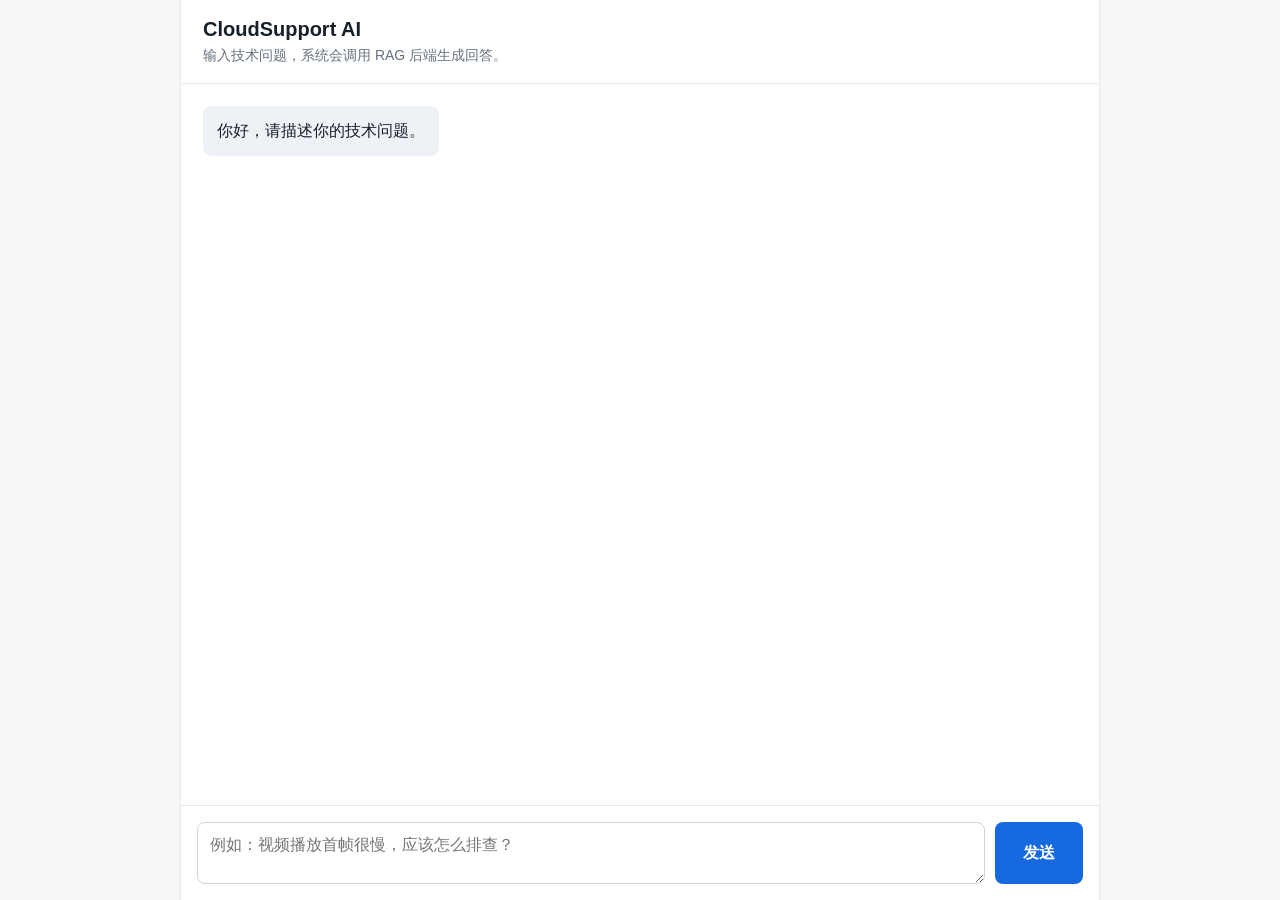
==== index.html @ 2708983f "init: cloudsupport ai project" ====
<!doctype html>
<html lang="zh-CN">
  <head>
    <meta charset="utf-8" />
    <meta name="viewport" content="width=device-width, initial-scale=1" />
    <title>CloudSupport AI</title>
    <style>
      * {
        box-sizing: border-box;
      }

      body {
        margin: 0;
        font-family:
          -apple-system, BlinkMacSystemFont, "Segoe UI", "PingFang SC",
          "Microsoft YaHei", sans-serif;
        background: #f4f6f8;
        color: #17202a;
      }

      .app {
        display: flex;
        flex-direction: column;
        width: min(920px, 100%);
        height: 100vh;
        margin: 0 auto;
        background: #ffffff;
        border-left: 1px solid #e6e9ed;
        border-right: 1px solid #e6e9ed;
      }

      header {
        padding: 18px 22px;
        border-bottom: 1px solid #e6e9ed;
        background: #ffffff;
      }

      header h1 {
        margin: 0;
        font-size: 20px;
        font-weight: 700;
      }

      header p {
        margin: 6px 0 0;
        color: #65717e;
        font-size: 14px;
      }

      .messages {
        flex: 1;
        overflow-y: auto;
        padding: 22px;
      }

      .message {
        display: flex;
        margin-bottom: 16px;
      }

      .message.user {
        justify-content: flex-end;
      }

      .bubble {
        max-width: 78%;
        padding: 12px 14px;
        border-radius: 8px;
        line-height: 1.6;
        white-space: pre-wrap;
        word-break: break-word;
      }

      .user .bubble {
        background: #1769e0;
        color: #ffffff;
      }

      .assistant .bubble {
        background: #eef2f6;
        color: #17202a;
      }

      .meta {
        margin-top: 10px;
        color: #65717e;
        font-size: 12px;
      }

      form {
        display: flex;
        gap: 10px;
        padding: 16px;
        border-top: 1px solid #e6e9ed;
        background: #ffffff;
      }

      textarea {
        flex: 1;
        min-height: 48px;
        max-height: 140px;
        resize: vertical;
        padding: 12px;
        border: 1px solid #cfd6dd;
        border-radius: 8px;
        font: inherit;
        outline: none;
      }

      textarea:focus {
        border-color: #1769e0;
      }

      button {
        width: 88px;
        border: 0;
        border-radius: 8px;
        background: #1769e0;
        color: #ffffff;
        font: inherit;
        font-weight: 600;
        cursor: pointer;
      }

      button:disabled {
        background: #aab4bf;
        cursor: not-allowed;
      }
    </style>
  </head>
  <body>
    <main class="app">
      <header>
        <h1>CloudSupport AI</h1>
        <p>输入技术问题，系统会调用 RAG 后端生成回答。</p>
      </header>

      <section id="messages" class="messages">
        <div class="message assistant">
          <div class="bubble">你好，请描述你的技术问题。</div>
        </div>
      </section>

      <form id="chatForm">
        <textarea
          id="questionInput"
          placeholder="例如：视频播放首帧很慢，应该怎么排查？"
          required
        ></textarea>
        <button id="sendButton" type="submit">发送</button>
      </form>
    </main>

    <script>
      const form = document.getElementById("chatForm");
      const input = document.getElementById("questionInput");
      const button = document.getElementById("sendButton");
      const messages = document.getElementById("messages");

      function addMessage(role, text, meta = "") {
        const wrapper = document.createElement("div");
        wrapper.className = `message ${role}`;

        const bubble = document.createElement("div");
        bubble.className = "bubble";
        bubble.textContent = text;

        if (meta) {
          const metaNode = document.createElement("div");
          metaNode.className = "meta";
          metaNode.textContent = meta;
          bubble.appendChild(metaNode);
        }

        wrapper.appendChild(bubble);
        messages.appendChild(wrapper);
        messages.scrollTop = messages.scrollHeight;
      }

      async function ask(question) {
        const response = await fetch("/chat", {
          method: "POST",
          headers: {
            "Content-Type": "application/json",
          },
          body: JSON.stringify({ question }),
        });

        if (!response.ok) {
          const errorText = await response.text();
          throw new Error(errorText || `HTTP ${response.status}`);
        }

        return response.json();
      }

      form.addEventListener("submit", async (event) => {
        event.preventDefault();

        const question = input.value.trim();
        if (!question) return;

        addMessage("user", question);
        input.value = "";
        button.disabled = true;
        button.textContent = "处理中";

        try {
          const result = await ask(question);
          const meta = `分类：${result.category || "未知"}`;
          addMessage("assistant", result.answer || "未返回回答。", meta);
        } catch (error) {
          addMessage("assistant", `请求失败：${error.message}`);
        } finally {
          button.disabled = false;
          button.textContent = "发送";
          input.focus();
        }
      });
    </script>
  </body>
</html>
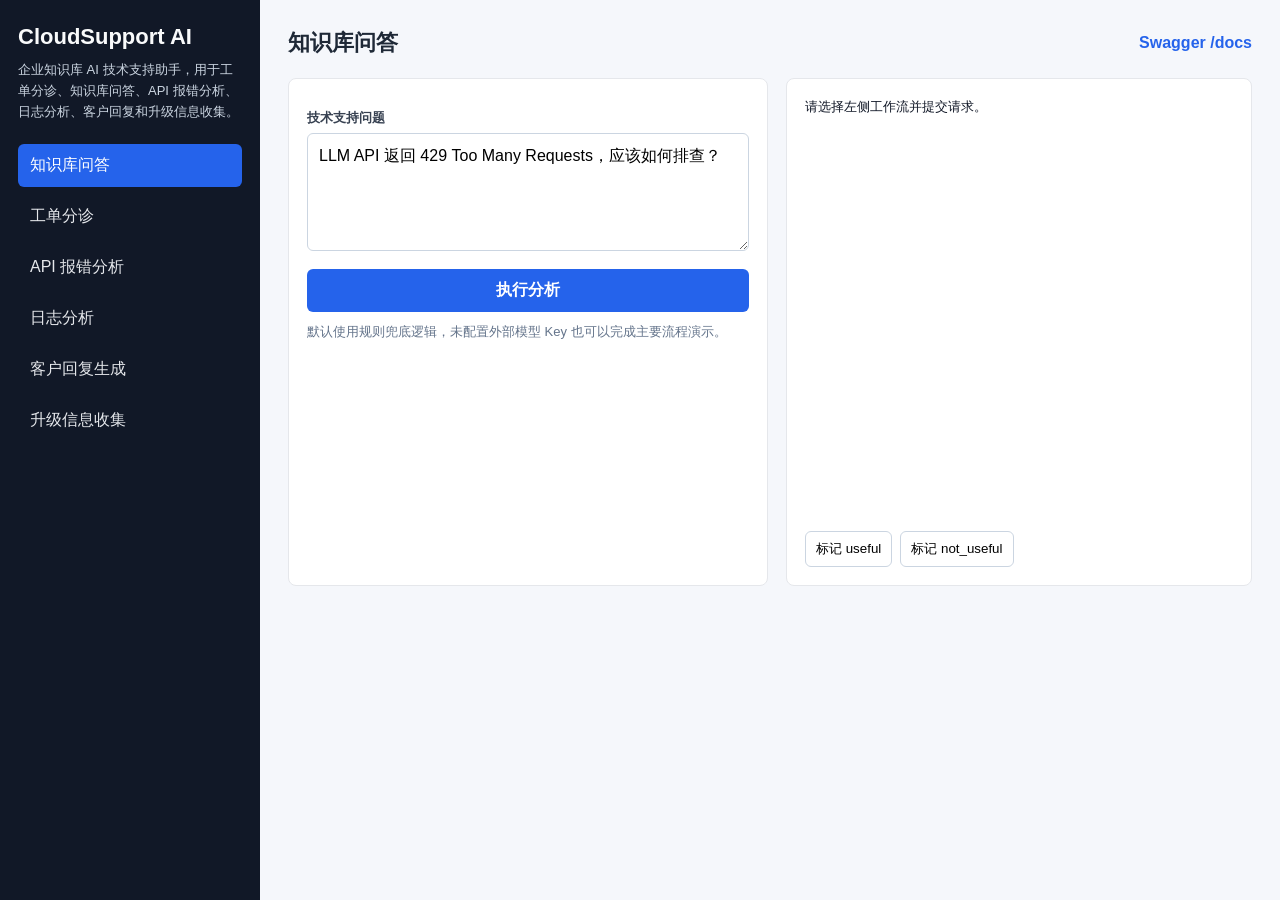
==== commit 678bde23: "Transform project into enterprise AI support assistant" ====
--- a/index.html
+++ b/index.html
@@ -3,7 +3,7 @@
   <head>
     <meta charset="utf-8" />
     <meta name="viewport" content="width=device-width, initial-scale=1" />
-    <title>CloudSupport AI</title>
+    <title>CloudSupport AI Console</title>
     <style>
       * {
         box-sizing: border-box;
@@ -13,210 +13,409 @@
         margin: 0;
         font-family:
           -apple-system, BlinkMacSystemFont, "Segoe UI", "PingFang SC",
-          "Microsoft YaHei", sans-serif;
-        background: #f4f6f8;
-        color: #17202a;
-      }
-
-      .app {
+          "Microsoft YaHei", Arial, sans-serif;
+        background: #f5f7fb;
+        color: #1f2937;
+      }
+
+      .layout {
+        display: grid;
+        grid-template-columns: 260px minmax(0, 1fr);
+        min-height: 100vh;
+      }
+
+      aside {
+        background: #111827;
+        color: #f9fafb;
+        padding: 24px 18px;
+      }
+
+      aside h1 {
+        margin: 0;
+        font-size: 22px;
+      }
+
+      aside p {
+        color: #cbd5e1;
+        line-height: 1.6;
+        margin: 10px 0 22px;
+        font-size: 13px;
+      }
+
+      .nav {
+        display: grid;
+        gap: 8px;
+      }
+
+      .nav button {
+        width: 100%;
+        border: 0;
+        border-radius: 6px;
+        padding: 11px 12px;
+        text-align: left;
+        color: #e5e7eb;
+        background: transparent;
+        cursor: pointer;
+        font: inherit;
+      }
+
+      .nav button.active,
+      .nav button:hover {
+        background: #2563eb;
+        color: #ffffff;
+      }
+
+      main {
+        padding: 28px;
+      }
+
+      .topbar {
         display: flex;
-        flex-direction: column;
-        width: min(920px, 100%);
-        height: 100vh;
-        margin: 0 auto;
+        justify-content: space-between;
+        align-items: center;
+        gap: 16px;
+        margin-bottom: 20px;
+      }
+
+      .topbar h2 {
+        margin: 0;
+        font-size: 22px;
+      }
+
+      .topbar a {
+        color: #2563eb;
+        text-decoration: none;
+        font-weight: 600;
+      }
+
+      .workspace {
+        display: grid;
+        grid-template-columns: minmax(320px, 480px) minmax(0, 1fr);
+        gap: 18px;
+      }
+
+      .panel {
         background: #ffffff;
-        border-left: 1px solid #e6e9ed;
-        border-right: 1px solid #e6e9ed;
-      }
-
-      header {
-        padding: 18px 22px;
-        border-bottom: 1px solid #e6e9ed;
+        border: 1px solid #e5e7eb;
+        border-radius: 8px;
+        padding: 18px;
+      }
+
+      label {
+        display: block;
+        margin: 12px 0 6px;
+        font-size: 13px;
+        font-weight: 700;
+        color: #374151;
+      }
+
+      input,
+      select,
+      textarea {
+        width: 100%;
+        border: 1px solid #cbd5e1;
+        border-radius: 6px;
+        padding: 10px 11px;
+        font: inherit;
         background: #ffffff;
       }
 
-      header h1 {
+      textarea {
+        min-height: 118px;
+        resize: vertical;
+        line-height: 1.55;
+      }
+
+      .primary {
+        margin-top: 14px;
+        width: 100%;
+        border: 0;
+        border-radius: 6px;
+        padding: 11px 14px;
+        background: #2563eb;
+        color: #ffffff;
+        font: inherit;
+        font-weight: 700;
+        cursor: pointer;
+      }
+
+      .primary:disabled {
+        background: #94a3b8;
+        cursor: not-allowed;
+      }
+
+      pre {
         margin: 0;
-        font-size: 20px;
-        font-weight: 700;
-      }
-
-      header p {
-        margin: 6px 0 0;
-        color: #65717e;
-        font-size: 14px;
-      }
-
-      .messages {
-        flex: 1;
-        overflow-y: auto;
-        padding: 22px;
-      }
-
-      .message {
-        display: flex;
-        margin-bottom: 16px;
-      }
-
-      .message.user {
-        justify-content: flex-end;
-      }
-
-      .bubble {
-        max-width: 78%;
-        padding: 12px 14px;
-        border-radius: 8px;
-        line-height: 1.6;
+        min-height: 420px;
         white-space: pre-wrap;
         word-break: break-word;
-      }
-
-      .user .bubble {
-        background: #1769e0;
-        color: #ffffff;
-      }
-
-      .assistant .bubble {
-        background: #eef2f6;
-        color: #17202a;
-      }
-
-      .meta {
+        font-size: 13px;
+        line-height: 1.55;
+        color: #111827;
+      }
+
+      .feedback {
+        display: flex;
+        gap: 8px;
+        margin-top: 14px;
+      }
+
+      .feedback button {
+        border: 1px solid #cbd5e1;
+        border-radius: 6px;
+        padding: 8px 10px;
+        background: #ffffff;
+        cursor: pointer;
+      }
+
+      .hint {
+        color: #64748b;
+        font-size: 13px;
+        line-height: 1.6;
         margin-top: 10px;
-        color: #65717e;
-        font-size: 12px;
-      }
-
-      form {
-        display: flex;
-        gap: 10px;
-        padding: 16px;
-        border-top: 1px solid #e6e9ed;
-        background: #ffffff;
-      }
-
-      textarea {
-        flex: 1;
-        min-height: 48px;
-        max-height: 140px;
-        resize: vertical;
-        padding: 12px;
-        border: 1px solid #cfd6dd;
-        border-radius: 8px;
-        font: inherit;
-        outline: none;
-      }
-
-      textarea:focus {
-        border-color: #1769e0;
-      }
-
-      button {
-        width: 88px;
-        border: 0;
-        border-radius: 8px;
-        background: #1769e0;
-        color: #ffffff;
-        font: inherit;
-        font-weight: 600;
-        cursor: pointer;
-      }
-
-      button:disabled {
-        background: #aab4bf;
-        cursor: not-allowed;
+      }
+
+      @media (max-width: 900px) {
+        .layout,
+        .workspace {
+          grid-template-columns: 1fr;
+        }
+
+        aside {
+          min-height: auto;
+        }
       }
     </style>
   </head>
   <body>
-    <main class="app">
-      <header>
+    <div class="layout">
+      <aside>
         <h1>CloudSupport AI</h1>
-        <p>输入技术问题，系统会调用 RAG 后端生成回答。</p>
-      </header>
-
-      <section id="messages" class="messages">
-        <div class="message assistant">
-          <div class="bubble">你好，请描述你的技术问题。</div>
+        <p>企业知识库 AI 技术支持助手，用于工单分诊、知识库问答、API 报错分析、日志分析、客户回复和升级信息收集。</p>
+        <div class="nav" id="nav"></div>
+      </aside>
+
+      <main>
+        <div class="topbar">
+          <h2 id="workflowTitle">知识库问答</h2>
+          <a href="/docs" target="_blank" rel="noreferrer">Swagger /docs</a>
         </div>
-      </section>
-
-      <form id="chatForm">
-        <textarea
-          id="questionInput"
-          placeholder="例如：视频播放首帧很慢，应该怎么排查？"
-          required
-        ></textarea>
-        <button id="sendButton" type="submit">发送</button>
-      </form>
-    </main>
+
+        <section class="workspace">
+          <form class="panel" id="workflowForm">
+            <div id="fields"></div>
+            <button class="primary" id="submitButton" type="submit">执行分析</button>
+            <p class="hint">默认使用规则兜底逻辑，未配置外部模型 Key 也可以完成主要流程演示。</p>
+          </form>
+
+          <section class="panel">
+            <pre id="result">请选择左侧工作流并提交请求。</pre>
+            <div class="feedback">
+              <button type="button" data-rating="useful">标记 useful</button>
+              <button type="button" data-rating="not_useful">标记 not_useful</button>
+            </div>
+          </section>
+        </section>
+      </main>
+    </div>
 
     <script>
-      const form = document.getElementById("chatForm");
-      const input = document.getElementById("questionInput");
-      const button = document.getElementById("sendButton");
-      const messages = document.getElementById("messages");
-
-      function addMessage(role, text, meta = "") {
-        const wrapper = document.createElement("div");
-        wrapper.className = `message ${role}`;
-
-        const bubble = document.createElement("div");
-        bubble.className = "bubble";
-        bubble.textContent = text;
-
-        if (meta) {
-          const metaNode = document.createElement("div");
-          metaNode.className = "meta";
-          metaNode.textContent = meta;
-          bubble.appendChild(metaNode);
+      const workflows = {
+        chat: {
+          label: "知识库问答",
+          endpoint: "/chat",
+          fields: [
+            {
+              name: "question",
+              label: "技术支持问题",
+              type: "textarea",
+              value: "LLM API 返回 429 Too Many Requests，应该如何排查？",
+            },
+          ],
+        },
+        triage: {
+          label: "工单分诊",
+          endpoint: "/ticket-triage",
+          fields: [
+            { name: "title", label: "工单标题", value: "Enterprise customer reports LLM API timeout" },
+            {
+              name: "description",
+              label: "工单描述",
+              type: "textarea",
+              value:
+                "The customer reports intermittent timeout when calling chat/completions. The issue affects production workflow in Singapore region.",
+            },
+            { name: "customer_level", label: "客户等级", value: "enterprise" },
+            { name: "affected_product", label: "受影响产品", value: "LLM API" },
+          ],
+        },
+        apiDebug: {
+          label: "API 报错分析",
+          endpoint: "/api-debug",
+          fields: [
+            { name: "method", label: "HTTP 方法", value: "POST" },
+            { name: "url", label: "请求 URL", value: "https://api.example.com/v1/chat/completions" },
+            { name: "status_code", label: "状态码", value: "429", number: true },
+            { name: "request_id", label: "Request ID", value: "req_sample_20260505_001" },
+            {
+              name: "error_message",
+              label: "错误信息",
+              type: "textarea",
+              value: "Too Many Requests: rate limit exceeded for current workspace.",
+            },
+          ],
+        },
+        logAnalyze: {
+          label: "日志分析",
+          endpoint: "/log-analyze",
+          fields: [
+            {
+              name: "log_text",
+              label: "日志内容",
+              type: "textarea",
+              value:
+                '2026-05-05T10:15:20+08:00 status=504 request_time=60.001 upstream_response_time=60.000 request_id=req_sample_001 error="upstream timed out"',
+            },
+            { name: "question", label: "分析重点", value: "Why did this API request return 504?" },
+          ],
+        },
+        reply: {
+          label: "客户回复生成",
+          endpoint: "/ticket-reply",
+          fields: [
+            { name: "ticket_title", label: "工单标题", value: "LLM API timeout during peak traffic" },
+            {
+              name: "ticket_description",
+              label: "工单描述",
+              type: "textarea",
+              value:
+                "Customer reports timeout when calling the model endpoint. Current evidence shows long request duration but no complete request body yet.",
+            },
+            { name: "analysis_context", label: "分析上下文", value: "Possible timeout or request-size issue. Need request ID, timestamp, model name, and retry behavior." },
+            { name: "customer_name", label: "客户称呼", value: "Customer" },
+          ],
+        },
+        escalation: {
+          label: "升级信息收集",
+          endpoint: "/escalation-info",
+          fields: [
+            { name: "issue_summary", label: "问题摘要", value: "LLM API returns persistent 504 for production requests" },
+            { name: "product_area", label: "产品区域", value: "LLM" },
+            { name: "observed_error", label: "观察到的错误", value: "504 Gateway Timeout, request_id=req_sample_002" },
+            { name: "business_impact", label: "业务影响", value: "Production workflow is delayed for multiple enterprise users." },
+          ],
+        },
+      };
+
+      let currentWorkflow = "chat";
+      let lastResult = null;
+
+      const nav = document.getElementById("nav");
+      const title = document.getElementById("workflowTitle");
+      const fields = document.getElementById("fields");
+      const form = document.getElementById("workflowForm");
+      const result = document.getElementById("result");
+      const submitButton = document.getElementById("submitButton");
+
+      function renderNav() {
+        nav.innerHTML = "";
+        for (const [key, workflow] of Object.entries(workflows)) {
+          const button = document.createElement("button");
+          button.type = "button";
+          button.textContent = workflow.label;
+          button.className = key === currentWorkflow ? "active" : "";
+          button.addEventListener("click", () => {
+            currentWorkflow = key;
+            renderNav();
+            renderFields();
+          });
+          nav.appendChild(button);
         }
-
-        wrapper.appendChild(bubble);
-        messages.appendChild(wrapper);
-        messages.scrollTop = messages.scrollHeight;
-      }
-
-      async function ask(question) {
-        const response = await fetch("/chat", {
+      }
+
+      function renderFields() {
+        const workflow = workflows[currentWorkflow];
+        title.textContent = workflow.label;
+        fields.innerHTML = "";
+        workflow.fields.forEach((field) => {
+          const label = document.createElement("label");
+          label.textContent = field.label;
+          label.htmlFor = field.name;
+          fields.appendChild(label);
+
+          const input = document.createElement(field.type === "textarea" ? "textarea" : "input");
+          input.id = field.name;
+          input.name = field.name;
+          input.value = field.value || "";
+          if (field.number) input.type = "number";
+          fields.appendChild(input);
+        });
+      }
+
+      function collectPayload() {
+        const payload = {};
+        workflows[currentWorkflow].fields.forEach((field) => {
+          const value = document.getElementById(field.name).value.trim();
+          if (!value) return;
+          payload[field.name] = field.number ? Number(value) : value;
+        });
+        return payload;
+      }
+
+      async function postJson(endpoint, payload) {
+        const response = await fetch(endpoint, {
           method: "POST",
-          headers: {
-            "Content-Type": "application/json",
-          },
-          body: JSON.stringify({ question }),
+          headers: { "Content-Type": "application/json" },
+          body: JSON.stringify(payload),
         });
-
         if (!response.ok) {
-          const errorText = await response.text();
-          throw new Error(errorText || `HTTP ${response.status}`);
+          throw new Error(await response.text());
         }
-
         return response.json();
       }
 
       form.addEventListener("submit", async (event) => {
         event.preventDefault();
-
-        const question = input.value.trim();
-        if (!question) return;
-
-        addMessage("user", question);
-        input.value = "";
-        button.disabled = true;
-        button.textContent = "处理中";
-
+        submitButton.disabled = true;
+        submitButton.textContent = "处理中";
+        result.textContent = "正在分析...";
         try {
-          const result = await ask(question);
-          const meta = `分类：${result.category || "未知"}`;
-          addMessage("assistant", result.answer || "未返回回答。", meta);
+          const workflow = workflows[currentWorkflow];
+          const payload = collectPayload();
+          lastResult = await postJson(workflow.endpoint, payload);
+          result.textContent = JSON.stringify(lastResult, null, 2);
         } catch (error) {
-          addMessage("assistant", `请求失败：${error.message}`);
+          result.textContent = `请求失败：${error.message}`;
         } finally {
-          button.disabled = false;
-          button.textContent = "发送";
-          input.focus();
+          submitButton.disabled = false;
+          submitButton.textContent = "执行分析";
         }
       });
+
+      document.querySelectorAll(".feedback button").forEach((button) => {
+        button.addEventListener("click", async () => {
+          if (!lastResult) {
+            result.textContent = "请先执行一次分析，再提交反馈。";
+            return;
+          }
+          const payload = {
+            workflow: workflows[currentWorkflow].endpoint.replace("/", ""),
+            rating: button.dataset.rating,
+            question: JSON.stringify(collectPayload()),
+            answer: JSON.stringify(lastResult),
+            source: "web-console",
+          };
+          try {
+            const feedback = await postJson("/feedback", payload);
+            result.textContent = `${JSON.stringify(lastResult, null, 2)}\n\n反馈已保存：${feedback.feedback_file}`;
+          } catch (error) {
+            result.textContent = `反馈提交失败：${error.message}`;
+          }
+        });
+      });
+
+      renderNav();
+      renderFields();
     </script>
   </body>
 </html>
